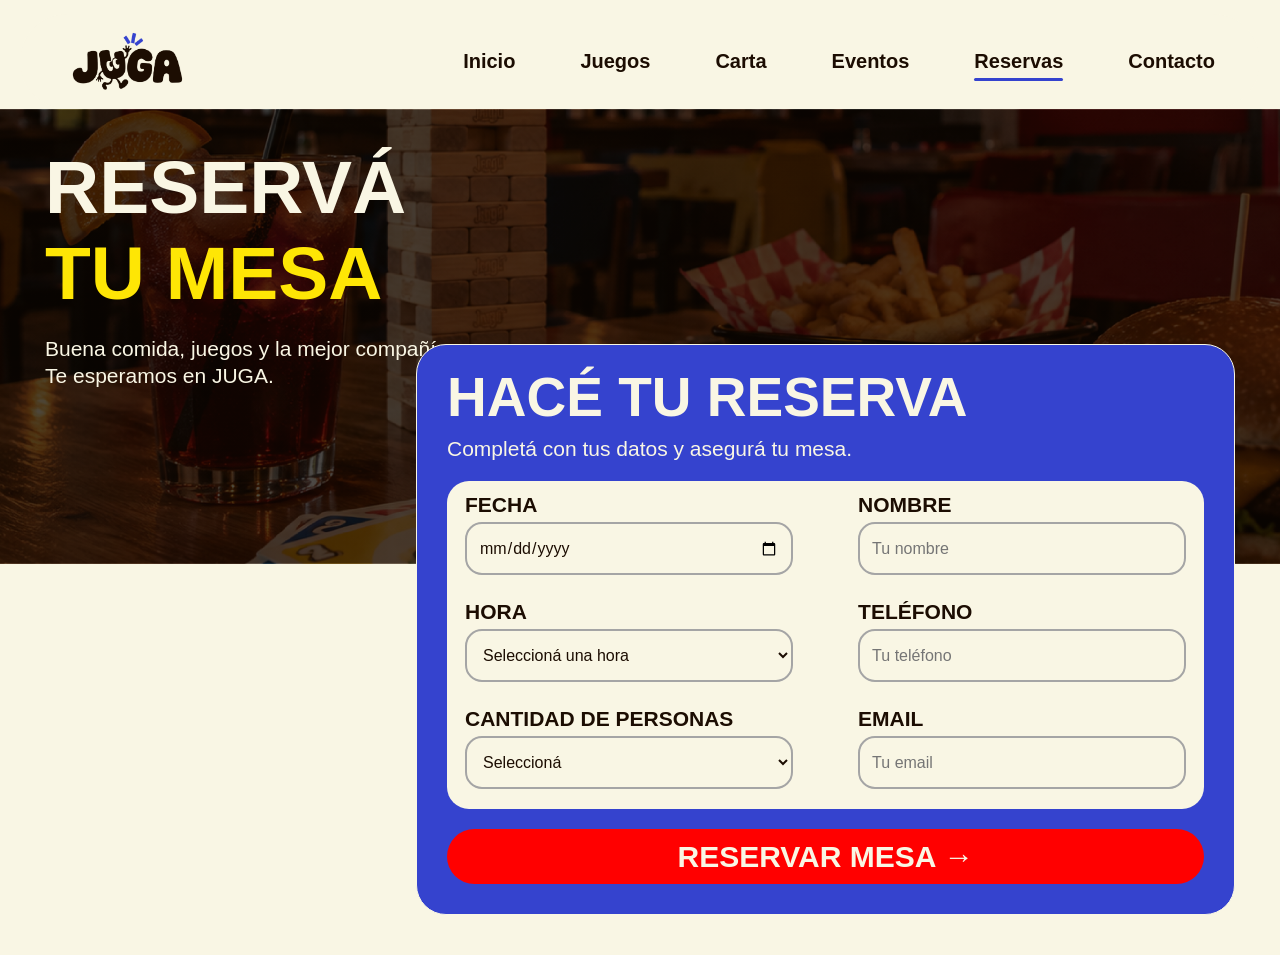
==== reservas.html @ 893b8553 "Add files via upload" ====
<!DOCTYPE html>
<html lang="es">
<head>
    <meta charset="UTF-8">
    <meta name="viewport" content="width=device-width, initial-scale=1.0">
    <title>JUGA - Reservas</title>
    <link rel="stylesheet" href="style.css">
</head>

<body class="sin-borde">

    <header>
        <div class="logo">
            <img src="img/logo_png.png" alt="Logo JUGA">
        </div>

        <input type="checkbox" id="menu-toggle" class="menu-toggle">

        <label for="menu-toggle" class="menu-icon">
            <span></span>
            <span></span>
            <span></span>
        </label>

        <nav>
            <a href="index.html">Inicio</a>
            <a href="juegos.html">Juegos</a>
            <a href="carta.html">Carta</a>
            <a href="eventos.html">Eventos</a>
            <a href="reservas.html" class="pagina-activa">Reservas</a>
            <a href="contacto.html">Contacto</a>
        </nav>
    </header>

    <main>

        <section class="portada-reservas">

            <div class="texto-portada-reservas">
                <h1>
                    RESERVÁ<br>
                    <span>TU MESA</span>
                </h1>

                <p>
                    Buena comida, juegos y la mejor compañía.<br>
                    Te esperamos en JUGA.
                </p>
            </div>

        </section>

        <section class="formulario-reservas">

            <h2>HACÉ TU RESERVA</h2>
            <p>Completá con tus datos y asegurá tu mesa.</p>

            <form>

                <div class="campos-reserva">

                    <div class="campo-reserva">
                        <label for="fecha">FECHA</label>
                        <input type="date" id="fecha" required>
                    </div>

                    <div class="campo-reserva">
                        <label for="nombre">NOMBRE</label>
                        <input type="text" id="nombre" placeholder="Tu nombre" required>
                    </div>

                    <div class="campo-reserva">
                        <label for="hora">HORA</label>
                        <select id="hora" required>
                            <option value="">Seleccioná una hora</option>
                            <option>19:00 hs</option>
                            <option>20:00 hs</option>
                            <option>21:00 hs</option>
                            <option>22:00 hs</option>
                        </select>
                    </div>

                    <div class="campo-reserva">
                        <label for="telefono">TELÉFONO</label>
                        <input type="tel" id="telefono" placeholder="Tu teléfono" required>
                    </div>

                    <div class="campo-reserva">
                        <label for="personas">CANTIDAD DE PERSONAS</label>
                        <select id="personas" required>
                            <option value="">Seleccioná</option>
                            <option>1 persona</option>
                            <option>2 personas</option>
                            <option>3 personas</option>
                            <option>4 personas</option>
                            <option>5 personas</option>
                            <option>6 personas</option>
                        </select>
                    </div>

                    <div class="campo-reserva">
                        <label for="email">EMAIL</label>
                        <input type="email" id="email" placeholder="Tu email" required>
                    </div>

                </div>

                <button type="submit" class="boton-reservar">
                    RESERVAR MESA →
                </button>

            </form>

        </section>

    </main>

</body>
</html>
---- style.css ----
:root {
    --azul: #3543CE;
    --rojo: #FF0000;
    --amarillo: #FEE605;
    --gris: #DDDDDD;
    --marron: #1C0D02;
    --crema: #F9F6E4;
}

body {
    background-color: var(--crema);
    color: var(--marron);
    font-family: Arial, sans-serif;
    margin: 0;
    padding: 0;
}

h1, h2, h3 {
    color: var(--marron);
    font-weight: bold;
}

p {
    color: var(--marron);
    font-size: 20px;
    line-height: 1.4;
}

/* MENU PRINCIPAL */

header {
    background-color: var(--crema);
    display: flex;
    justify-content: space-between;
    align-items: center;
    padding: 25px 50px;
    border: none;
    border-radius: 0;
    box-shadow: none;
}

/* LOGO */

.logo {
    color: var(--amarillo);
    font-size: 40px;
    font-weight: bold;
}

/* ENLACES DEL MENU */

nav {
    display: flex;
    gap: 30px;
}

nav a {
    color: var(--crema);
    text-decoration: none;
    font-size: 18px;
    font-weight: bold;
}

nav a:hover {
    color: var(--amarillo);
}

/* PORTADA PRINCIPAL */

.portada {
    min-height: 650px;
    background-color: var(--crema);
    display: flex;
    align-items: center;
    padding: 60px;
}

.texto-portada {
    max-width: 650px;
}

.texto-portada h1 {
    font-size: 70px;
    line-height: 1.1;
    color: var(--azul);
    margin-bottom: 25px;
}

.texto-portada p {
    font-size: 22px;
    color: var(--marron);
    margin-bottom: 35px;
}

.boton {
    display: inline-block;
    background-color: var(--rojo);
    color: var(--crema);
    padding: 18px 30px;
    text-decoration: none;
    font-weight: bold;
}

/* PORTADA JUGA */

.portada {
    min-height: 800px;
    position: relative;
    background-image:
        linear-gradient(rgba(28,13,2,0.55), rgba(28,13,2,0.55)),
        url("img/portada.png.png");
    background-size: cover;
    background-position: center;
    display: flex;
    align-items: center;
    padding: 70px;
    box-sizing: border-box;
}

.texto-portada {
    position: relative;
    z-index: 2;
    max-width: 650px;
}

.texto-portada h1 {
    color: var(--crema);
    font-size: 62px;
    line-height: 1.15;
    margin-bottom: 30px;
}

.texto-portada h1 span {
    color: var(--amarillo);
}

.texto-portada p {
    color: var(--crema);
    font-size: 20px;
    line-height: 1.3;
    margin-bottom: 40px;
}

.boton {
    display: inline-block;
    background-color: var(--rojo);
    color: white;
    padding: 20px 30px;
    border-radius: 40px;
    text-decoration: none;
    font-size: 25px;
    font-weight: bold;
}

.logo-portada {
    position: absolute;
    bottom: 35px;
    left: 50%;
    transform: translateX(-50%);
    color: var(--crema);
    font-size: 75px;
    font-weight: bold;
    -webkit-text-stroke: 2px var(--marron);
    z-index: 2;
}

/* CORRECCION DEL MENU */

header {
    background-color: var(--crema);
    height: 95px;
    padding: 0 45px;
    display: flex;
    align-items: center;
    justify-content: space-between;
    box-sizing: border-box;
    border: 1px solid var(--gris);
border-radius: 50px;
margin: 14px 20px 0;
}

.logo {
    color: var(--marron);
    font-size: 38px;
    font-weight: bold;
}

nav a {
    color: var(--marron);
    text-decoration: none;
    font-size: 20px;
    margin-left: 35px;
}

/* AJUSTE DE POSICION DE PORTADA */

.portada {
    align-items: flex-start;
    padding-top: 110px;
    min-height: calc(100vh - 95px);
    box-sizing: border-box;
}

.texto-portada {
    margin-top: 0;
}

/* AJUSTE FINAL DEL TITULO */

.texto-portada {
    transform: translateY(-55px);
}

.texto-portada h1 {
    font-size: 60px;
    line-height: 1.15;
}

/* TAMAÑO DEL LOGO SUPERIOR */

.logo img {
    width: 125px;
    height: auto;
    max-width: 125px;
    display: block;
    object-fit: contain;
}

.logo {
    display: flex;
    align-items: center;
}
/* LOGO GRANDE DE PORTADA */

.logo-portada img {
    width: 400px;
    height: auto;
    display: block;
    object-fit: contain;
    margin: 0 auto;
}
.portada {
    position: relative;
}

.logo-portada {
    position: absolute;
    bottom: 25px;
    left: 50%;
    transform: translateX(-50%);
    z-index: 3;
}

.logo-portada img {
    width: 400px;
    height: auto;
    display: block;
}

/* =================================
   SECCION JUEGOS
================================= */

.seccion-juegos {
    background-color: var(--crema);
}

/* BANNER PRINCIPAL */

.banner-juegos {
    min-height: 377px;
    position: relative;
    display: flex;
    align-items: center;
    padding: 45px 50px;
    box-sizing: border-box;

background-image:
    linear-gradient(rgba(28,13,2,0.55), rgba(28,13,2,0.55)),
    url("img/juegos_png.png");
    background-size: cover;
    background-position: center;
}

.texto-banner-juegos {
    position: relative;
    z-index: 2;
}

.texto-banner-juegos h2 {
    color: var(--crema);
    font-size: 65px;
    line-height: 1.15;
    margin: 0 0 35px;
    font-weight: 900;
    max-width: 520px;
}
.texto-banner-juegos h2 span {
    color: var(--amarillo);
}

.texto-banner-juegos p {
    color: white;
    font-size: 20px;
    line-height: 1.3;
    margin: 0;
}

/* CONTENIDO Y FILTROS */

.contenido-juegos {
    padding: 25px 45px 45px;
}

.filtros-juegos {
    display: flex;
    align-items: center;
    justify-content: space-between;
    gap: 15px;
    margin-bottom: 20px;
}

.filtros-juegos h3 {
    font-size: 23px;
    margin: 0;
    white-space: nowrap;
}

.filtro {
    background-color: var(--crema);
    border: 1px solid var(--gris);
    border-radius: 20px;
    padding: 8px 18px;
    font-size: 16px;
    color: var(--marron);
    cursor: pointer;
    white-space: nowrap;
}

.filtro.activo {
    background-color: var(--rojo);
    color: white;
    border-color: var(--rojo);
    font-weight: bold;
}

.filtro-dificultad {
    background-color: var(--crema);
    border: 1px solid var(--gris);
    border-radius: 20px;
    padding: 8px 15px;
    font-size: 16px;
    color: var(--marron);
    cursor: pointer;
}

/* GRILLA DE JUEGOS */

.grilla-juegos {
    display: grid;
    grid-template-columns: repeat(3, minmax(0, 1fr)) 1fr;
    gap: 40px 30px;
    align-items: stretch;
}

/* TARJETAS */

.tarjeta-juego {
    height: 158px;
    box-sizing: border-box;
    border: 4px solid;
    border-radius: 32px;
    padding: 16px 35px;
    display: flex;
    flex-direction: column;
    justify-content: flex-start;
}

.tarjeta-juego h3 {
    font-size: 29px;
    margin: 0 0 16px;
}

.tarjeta-juego p {
    font-size: 20px;
    line-height: 1.3;
    margin: 0;
}

/* COLORES DE LAS TARJETAS */

.truco {
    border-color: var(--amarillo);
}

.generala {
    border-color: var(--azul);
}

.teg {
    border-color: var(--rojo);
}

.uno {
    border-color: var(--rojo);
}

.burako {
    border-color: var(--amarillo);
}

.jenga {
    border-color: var(--azul);
}

/* RECOMENDACIONES */

.recomendaciones-juegos {
    grid-column: 4;
    grid-row: 1 / span 2;

    border: 4px solid var(--gris);
    border-radius: 35px;
    padding: 25px 15px;
    box-sizing: border-box;

    display: flex;
    flex-direction: column;
    align-items: center;
    justify-content: center;
    text-align: center;
}

.recomendaciones-juegos h3 {
    font-size: 32px;
    line-height: 1.1;
    margin: 0 0 25px;
}

.recomendaciones-juegos h3 span {
    color: var(--azul);
}

.recomendaciones-juegos p {
    font-size: 20px;
    line-height: 1.35;
    margin: 0 0 30px;
}

.boton-recomendaciones {
    display: inline-block;
    background-color: var(--azul);
    color: white;
    padding: 11px 15px;
    border-radius: 30px;
    text-decoration: none;
    font-size: 19px;
    font-weight: bold;
    white-space: nowrap;
}

/* ADAPTACION A PANTALLAS PEQUEÑAS */

@media (max-width: 900px) {
.grilla-juegos {
    display: grid;
    grid-template-columns: repeat(3, minmax(0, 1fr)) 1fr;
    column-gap: 30px;
    row-gap: 40px;
    align-items: stretch;
}
    .recomendaciones-juegos {
        grid-column: 1 / -1;
        grid-row: auto;
    }

    .filtros-juegos {
        flex-wrap: wrap;
    }
}

@media (max-width: 600px) {
    .banner-juegos {
        min-height: 350px;
        padding: 30px 25px;
    }

    .texto-banner-juegos h2 {
        font-size: 42px;
    }

    .asterisco-juegos {
        display: none;
    }

    .grilla-juegos {
        grid-template-columns: 1fr;
    }

    .contenido-juegos {
        padding: 25px 20px;
    }
}

/* =================================
   SECCIÓN CARTA - JUGA
================================= */

.seccion-carta {
    background-color: var(--crema);
    padding: 45px 48px 60px;
    display: grid;
    grid-template-columns: 1fr 1.2fr 1.2fr;
    grid-template-rows: 1fr 1fr;
    column-gap: 45px;
    row-gap: 30px;
    align-items: center;
    box-sizing: border-box;
}

/* PRESENTACIÓN */

.intro-carta {
    grid-column: 1;
    grid-row: 1;
    position: relative;
    align-self: start;
}

.intro-carta h2 {
    font-size: 65px;
    line-height: 1.18;
    font-weight: 900;
    margin: 0 0 15px;
    color: var(--marron);
}

.intro-carta h2 span {
    color: var(--azul);
}

.intro-carta p {
    font-size: 21px;
    line-height: 1.25;
    margin: 0;
    color: var(--marron);
}

.asterisco-carta {
    position: absolute;
    right: 0;
    top: 125px;
    font-size: 105px;
    color: var(--gris);
}

/* BLOQUES DE LA CARTA */

.bloque-carta {
    width: 100%;
    max-width: 450px;
    height: 342px;
    box-sizing: border-box;
    border-radius: 28px;
    padding: 8px;
    display: flex;
    flex-direction: column;
    overflow: hidden;
}

.bloque-carta h3 {
    font-size: 46px;
    line-height: 1;
    font-weight: 900;
    margin: 0 10px;
    height: 105px;
    flex-shrink: 0;
    padding-top: 3px;
    box-sizing: border-box;
    color: var(--marron);
}

/* COLORES */

.comida {
    grid-column: 2;
    grid-row: 1;
    justify-self: center;
    background-color: var(--amarillo);
}

.snacks {
    grid-column: 3;
    grid-row: 1;
    justify-self: center;
    background-color: var(--gris);
    border: 1px solid var(--amarillo);
    transform: translateX(-50px);
}

.bebidas {
    grid-column: 1 / 3;
    grid-row: 2;
    justify-self: center;
    background-color: var(--rojo);
}

.postres {
    grid-column: 2 / 4;
    grid-row: 2;
    justify-self: center;
    background-color: var(--azul);
}

/* LISTA DE PRODUCTOS */

.lista-carta {
    background-color: var(--crema);
    border-radius: 11px;
    padding: 7px 18px;
    margin-top: 0;
    flex: 1;
    min-height: 0;
    display: flex;
    flex-direction: column;
    justify-content: center;
    overflow: hidden;
}

.producto-carta {
    display: flex;
    justify-content: space-between;
    align-items: flex-start;
    gap: 12px;
    padding: 4px 0;
    border-bottom: 1px solid rgba(28, 13, 2, 0.20);
}

.producto-carta:last-child {
    border-bottom: none;
}

.producto-carta strong {
    display: block;
    font-size: 19px;
    line-height: 1.15;
    font-weight: bold;
    color: var(--marron);
}

.producto-carta p {
    font-size: 16px;
    line-height: 1.25;
    margin: 0;
    color: var(--marron);
}

.producto-carta span {
    font-size: 19px;
    white-space: nowrap;
    color: var(--marron);
    padding-top: 1px;
}
/* AJUSTE DE DISTRIBUCIÓN DE CARTA */

@media (min-width: 1101px) {
    .seccion-carta {
        grid-template-columns: 380px minmax(0, 1fr) minmax(0, 1fr);
        grid-template-rows: 1fr 1fr;
    }
}
/* TABLET */

@media (max-width: 1100px) {
    .seccion-carta {
        grid-template-columns: 1fr 1fr;
        grid-template-rows: auto;
        gap: 30px;
        padding: 35px 30px;
    }

    .intro-carta {
        grid-column: 1 / -1;
        grid-row: auto;
    }

    .comida,
    .snacks,
    .bebidas,
    .postres {
        grid-column: auto;
        grid-row: auto;
        justify-self: center;
        width: 100%;
    }

}

/* CELULAR */

@media (max-width: 600px) {
    .seccion-carta {
        grid-template-columns: 1fr;
        padding: 30px 20px;
        gap: 25px;
    }

    .intro-carta {
        grid-column: 1;
    }

    .intro-carta h2 {
        font-size: 48px;
    }

    .intro-carta p {
        font-size: 18px;
    }

    .asterisco-carta {
        font-size: 70px;
        right: 15px;
        top: 100px;
    }

    .bloque-carta {
        grid-column: 1;
        grid-row: auto;
        width: 100%;
        max-width: 450px;
        height: 342px;
    }

    .bloque-carta h3 {
        font-size: 38px;
    }
}

/* =====================================
   ADAPTACION RESPONSIVE - JUGA
===================================== */

/* MENU HAMBURGUESA */

.menu-toggle,
.menu-icon {
    display: none;
}

/* TABLET */

@media (max-width: 900px) {

    /* JUEGOS */

    .grilla-juegos {
        grid-template-columns: repeat(2, minmax(0, 1fr));
        gap: 25px;
    }

    .recomendaciones-juegos {
        grid-column: 1 / -1;
        grid-row: auto;
    }

    .filtros-juegos {
        flex-wrap: wrap;
        justify-content: flex-start;
        gap: 15px;
    }

    /* PORTADA */

    .portada {
        padding: 60px 35px;
    }

    /* CARTA */

    .seccion-carta {
        grid-template-columns: repeat(2, minmax(0, 1fr));
    }
}


/* =====================================
   CELULAR
===================================== */

@media (max-width: 600px) {

    /* MENU */

    header {
        width: calc(100% - 30px);
        height: 85px;
        margin: 12px auto;
        padding: 0 22px;
        border: none;
        border-radius: 50px;
        position: relative;
        z-index: 100;
    }

    .logo img {
        width: 105px;
    }

    .menu-toggle {
        display: block;
        position: absolute;
        opacity: 0;
        pointer-events: none;
    }

    .menu-icon {
        display: flex;
        flex-direction: column;
        justify-content: center;
        gap: 7px;
        cursor: pointer;
        width: 35px;
        height: 35px;
    }

    .menu-icon span {
        display: block;
        width: 32px;
        height: 4px;
        background-color: var(--marron);
        border-radius: 5px;
    }

    header {
    position: relative;
    z-index: 1000;
}

    header nav {
    display: none;
    position: absolute;
    top: 95px;
    left: 0;
    right: 0;
    background-color: var(--crema);
    border: none;
    border-radius: 0;
    padding: 20px;
    flex-direction: column;
    align-items: center;
    gap: 20px;
    box-shadow: none;
    width: 100%;
    box-sizing: border-box;
    z-index: 1001;
    border-radius: 0 0 20px 20px;
}

    .menu-toggle:checked ~ nav {
        display: flex;
    }

    header nav a {
        margin: 0;
        font-size: 18px;
    }


    /* PORTADA PRINCIPAL */

    .portada {
        min-height: 720px;
        height: auto;
        padding: 65px 28px 180px;
        align-items: flex-start;
        background-position: center;
    }

    .texto-portada {
        max-width: 100%;
        transform: none;
    }

    .texto-portada h1 {
        font-size: clamp(43px, 12vw, 55px);
        line-height: 1.12;
        margin-bottom: 22px;
    }

    .texto-portada p {
        font-size: 17px;
        line-height: 1.4;
        margin-bottom: 28px;
    }

    .boton {
        font-size: 18px;
        padding: 16px 22px;
    }

    .logo-portada {
        bottom: 20px;
    }

    .logo-portada img {
        width: 230px;
        max-width: 75vw;
    }


    /* SECCION JUEGOS */

    .banner-juegos {
        min-height: 330px;
        padding: 35px 25px;
        background-position: center;
    }

    .texto-banner-juegos h2 {
        font-size: 43px;
        line-height: 1.1;
        margin-bottom: 22px;
    }

    .texto-banner-juegos p {
        font-size: 16px;
        line-height: 1.4;
    }

    .contenido-juegos {
        padding: 25px 20px 35px;
    }

    .filtros-juegos {
        display: flex;
        flex-wrap: wrap;
        gap: 12px;
        margin-bottom: 25px;
    }

    .filtros-juegos h3 {
        width: 100%;
        font-size: 20px;
    }

    .filtro,
    .filtro-dificultad {
        font-size: 13px;
        padding: 9px 13px;
    }

    .grilla-juegos {
        grid-template-columns: 1fr;
        gap: 20px;
    }

    .tarjeta-juego {
        width: 100%;
        height: auto;
        min-height: 135px;
        padding: 20px 25px;
        border-radius: 27px;
    }

    .tarjeta-juego h3 {
        font-size: 25px;
        margin-bottom: 12px;
    }

    .tarjeta-juego p {
        font-size: 17px;
    }

    .recomendaciones-juegos {
        grid-column: 1;
        grid-row: auto;
        padding: 30px 20px;
        min-height: 300px;
    }

    .recomendaciones-juegos h3 {
        font-size: 27px;
    }

    .recomendaciones-juegos p {
        font-size: 17px;
    }

    .boton-recomendaciones {
        font-size: 15px;
        white-space: normal;
    }


    /* SECCION CARTA */

    .seccion-carta {
        display: grid;
        grid-template-columns: 1fr;
        padding: 35px 20px 45px;
        gap: 22px;
    }

    .intro-carta {
        grid-column: 1;
        grid-row: auto;
        margin-bottom: 5px;
    }

    .intro-carta h2 {
        font-size: 48px;
        line-height: 1.1;
    }

    .intro-carta p {
        font-size: 17px;
        line-height: 1.35;
    }

    .asterisco-carta {
        font-size: 65px;
        right: 10px;
        top: 85px;
    }

    .bloque-carta {
        grid-column: 1;
        grid-row: auto;
        width: 100%;
        max-width: none;
        height: auto;
        min-height: 270px;
        padding: 8px;
        border-radius: 25px;
        overflow: visible;
    }

    .bloque-carta h3 {
        font-size: 36px;
        height: 85px;
        padding-top: 5px;
        margin: 0 10px;
    }

    .lista-carta {
        flex: none;
        min-height: 0;
        padding: 12px 15px;
        overflow: visible;
    }

    .producto-carta {
        gap: 8px;
        padding: 7px 0;
    }

    .producto-carta strong {
        font-size: 16px;
    }

    .producto-carta p {
        font-size: 14px;
        line-height: 1.3;
    }

    .producto-carta span {
        font-size: 15px;
    }

}
@media (max-width: 600px) {

    header nav {
        display: none !important;
    }

    header .menu-toggle:checked ~ nav {
        display: flex !important;
    }

}


/* ============================= */
/*        PÁGINA EVENTOS         */
/* ============================= */

.presentacion-eventos {
    padding: 45px 45px 25px;
    display: flex;
    justify-content: space-between;
    align-items: flex-start;
    gap: 35px;
}

.titulo-eventos {
    flex: 1;
}

.titulo-eventos h1 {
    font-size: 65px;
    line-height: 1.18;
    font-weight: 900;
    color: var(--marron);
    margin: 0;
}

.titulo-eventos h1 span {
    color: var(--azul);
}

.texto-eventos {
    width: 350px;
    flex-shrink: 0;
    font-size: 21px;
    line-height: 1.25;
    margin-right: 260px;
    padding-top: 5px;
}

.texto-eventos p {
    margin: 0;
}

/* PRÓXIMOS EVENTOS */

.proximos-eventos {
    padding: 10px 45px 25px;
}

.proximos-eventos h2,
.mas-experiencias h2 {
    font-size: 34px;
    font-weight: 900;
    color: var(--marron);
    margin: 0 0 18px;
}

.contenedor-eventos {
    display: grid;
    grid-template-columns: repeat(3, 1fr);
    gap: 10px;
}

.tarjeta-evento {
    height: 220px;
    border-radius: 22px;
    padding: 6px;
    display: flex;
    overflow: hidden;
    box-sizing: border-box;
}

.torneo {
    background-color: var(--azul);
}

.tematica {
    background-color: var(--rojo);
}

.clasico {
    background-color: var(--amarillo);
}

.fecha-evento {
    width: 108px;
    flex-shrink: 0;
    color: var(--crema);
    display: flex;
    flex-direction: column;
    align-items: flex-start;
    justify-content: space-around;
    padding: 12px;
    box-sizing: border-box;
}

.clasico .fecha-evento {
    color: var(--marron);
}

.fecha-evento strong {
    font-size: 38px;
    line-height: 1;
}

.fecha-evento span {
    font-size: 29px;
    font-weight: 900;
    line-height: 1;
}

.fecha-evento small {
    font-size: 15px;
    font-weight: bold;
    border-top: 1px solid currentColor;
    width: 100%;
    text-align: center;
    padding-top: 10px;
}

.info-evento {
    background-color: var(--crema);
    border-radius: 20px;
    flex: 1;
    padding: 28px 14px 12px;
    display: flex;
    flex-direction: column;
    min-width: 0;
}

.etiqueta-evento {
    border: 1px solid currentColor;
    border-radius: 20px;
    padding: 5px 12px;
    font-size: 14px;
    font-weight: bold;
    align-self: flex-start;
}

.torneo .etiqueta-evento {
    color: var(--azul);
}

.tematica .etiqueta-evento {
    color: var(--rojo);
}

.clasico .etiqueta-evento {
    color: #B39B00;
}

.info-evento h3 {
    font-size: 22px;
    font-weight: 900;
    margin: 10px 0 14px;
    color: var(--marron);
}

.info-evento p {
    font-size: 14px;
    line-height: 1.25;
    margin: 0;
}

.datos-evento {
    display: flex;
    justify-content: space-between;
    gap: 8px;
    border-top: 1px solid var(--marron);
    padding-top: 8px;
    margin-top: auto;
    font-size: 14px;
}

/* MÁS EXPERIENCIAS */

.mas-experiencias {
    padding: 10px 45px 35px;
}

.contenedor-experiencias {
    display: grid;
    grid-template-columns: repeat(4, 1fr);
    gap: 13px;
}

.experiencia {
    background-color: var(--gris);
    border-radius: 24px;
    min-height: 145px;
    padding: 20px 15px;
    box-sizing: border-box;
    display: flex;
    align-items: center;
    gap: 12px;
}

.experiencia h3 {
    font-size: 19px;
    font-weight: 900;
    text-align: center;
    margin: 0 0 12px;
    color: var(--marron);
}

.experiencia p {
    font-size: 13px;
    line-height: 1.2;
    margin: 0;
    color: var(--marron);
}

.icono-experiencia {
    font-size: 42px;
    font-weight: bold;
    flex-shrink: 0;
}

.icono-experiencia.azul {
    color: var(--azul);
}

.icono-experiencia.rojo {
    color: var(--rojo);
}

.icono-experiencia.amarillo {
    color: var(--amarillo);
}

.flecha-experiencia {
    width: 46px;
    height: 46px;
    min-width: 46px;
    border: 1px solid var(--marron);
    border-radius: 50%;
    display: flex;
    align-items: center;
    justify-content: center;
    font-size: 25px;
    color: var(--marron);
    margin-left: auto;
}

/* ADAPTACIÓN A PANTALLAS MÁS CHICAS */

@media (max-width: 1100px) {
    .texto-eventos {
        margin-right: 40px;
    }

    .titulo-eventos h1 {
        font-size: 48px;
    }

    .contenedor-eventos {
        grid-template-columns: 1fr;
    }

    .contenedor-experiencias {
        grid-template-columns: repeat(2, 1fr);
    }
}

@media (max-width: 600px) {
    .presentacion-eventos {
        flex-direction: column;
        padding: 35px 20px 20px;
    }

    .titulo-eventos h1 {
        font-size: 36px;
    }

    .texto-eventos {
        width: 100%;
        margin: 0;
        font-size: 18px;
    }

    .proximos-eventos,
    .mas-experiencias {
        padding: 15px 20px;
    }

    .proximos-eventos h2,
    .mas-experiencias h2 {
        font-size: 26px;
    }

    .contenedor-experiencias {
        grid-template-columns: 1fr;
    }

    .tarjeta-evento {
        height: auto;
        min-height: 210px;
    }

    .fecha-evento {
        width: 85px;
    }

    .info-evento {
        padding: 20px 12px 12px;
    }

    .info-evento h3 {
        font-size: 17px;
    }

    .datos-evento {
        flex-wrap: wrap;
    }
}
/* PIE DE PÁGINA - EVENTOS */

.pie-eventos {
    background-color: var(--marron);
    color: var(--crema);
    border-radius: 40px;
    margin: 10px 15px 25px;
    padding: 20px 35px;
    display: flex;
    align-items: center;
    justify-content: space-between;
    gap: 25px;
    min-height: 70px;
    box-sizing: border-box;
}

.frase-pie {
    display: flex;
    align-items: center;
    gap: 25px;
    font-size: 20px;
}

.redes-pie {
    display: flex;
    align-items: center;
    gap: 25px;
    border-left: 1px solid var(--crema);
    border-right: 1px solid var(--crema);
    padding: 0 25px;
}

.redes-pie span {
    display: inline-flex;
    align-items: center;
    justify-content: center;
    color: var(--crema);
    font-size: 25px;
    font-weight: bold;
}

.ubicacion-pie {
    font-size: 18px;
    white-space: nowrap;
}
/* EVENTOS - ADAPTACIÓN MOBILE */
@media (max-width: 600px) {

    .intro-eventos {
        grid-template-columns: 1fr;
        gap: 15px;
        padding: 35px 25px;
    }

    .texto-eventos h1 {
        font-size: 42px;
        line-height: 1;
    }

    .descripcion-eventos {
        font-size: 20px;
        margin-top: 15px;
    }

    .asterisco-eventos {
        display: none;
    }

    .proximos-eventos {
        grid-template-columns: 1fr;
        gap: 18px;
        padding: 0 25px;
    }

    .tarjeta-evento {
        width: 100%;
    }

    .mas-experiencias {
        padding: 0 25px;
    }

    .contenedor-experiencias {
        grid-template-columns: 1fr;
        gap: 15px;
    }

    .experiencia {
        min-height: 125px;
    }

    .pie-eventos {
        flex-wrap: wrap;
        gap: 15px;
        padding: 18px;
    }

    .frase-pie {
        font-size: 13px;
        gap: 10px;
    }

    .redes-pie {
        gap: 15px;
        padding: 0 12px;
    }

    .ubicacion-pie {
        font-size: 13px;
    }
}

/* AJUSTE TÍTULO EVENTOS EN MOBILE */
@media (max-width: 600px) {
    .titulo-eventos h1 {
        font-size: 32px;
        line-height: 1.05;
    }

    .titulo-eventos h1 span {
        display: block;
        white-space: nowrap;
    }
}
@media (max-width: 600px) {
    .titulo-eventos h1 span:first-child {
        color: #1C0D02 !important;
    }

    .titulo-eventos h1 .azul-eventos {
        color: #3543CE !important;
    }
}

/* AJUSTE FOOTER EVENTOS EN MOBILE */
@media (max-width: 600px) {
  .pie-eventos {
    flex-wrap: wrap;
    justify-content: center;
    align-items: center;
    gap: 5px;
    padding: 12px 8px;
  }

  .frase-pie {
    font-size: 10px;
    gap: 4px;
    white-space: nowrap;
  }

  .redes-pie {
    gap: 8px;
    padding: 0 5px;
  }

  .redes-pie span {
    font-size: 16px;
  }

  .ubicacion-pie {
    font-size: 10px;
    white-space: nowrap;
  }
}


/* ==================================
   PÁGINA RESERVAS
================================== */

.portada-reservas {
    min-height: 455px;
    background-image: linear-gradient(rgba(0,0,0,0.45), rgba(0,0,0,0.45)), url("img/reservas_png.png");
    background-size: cover;
    background-position: center;
    position: relative;
    padding: 35px 45px;
    box-sizing: border-box;
}

.texto-portada-reservas h1 {
    color: var(--crema);
    font-size: 75px;
    font-weight: 900;
    line-height: 1.15;
    margin: 0;
}

.texto-portada-reservas h1 span {
    color: var(--amarillo);
}

.texto-portada-reservas p {
    color: var(--crema);
    font-size: 21px;
    line-height: 1.3;
    margin-top: 18px;
}

.formulario-reservas {
    background-color: var(--azul);
    border: 1px solid var(--crema);
    border-radius: 30px;
    padding: 20px 30px 30px;
    width: 64%;
    margin: -220px 3.5% 40px auto;
    position: relative;
    box-sizing: border-box;
}

.formulario-reservas h2 {
    color: var(--crema);
    font-size: 55px;
    margin: 0 0 5px;
    font-weight: 900;
}

.formulario-reservas > p {
    color: var(--crema);
    font-size: 21px;
    margin: 0 0 18px;
}

.campos-reserva {
    background-color: var(--crema);
    border-radius: 22px;
    padding: 12px 18px 20px;
    display: grid;
    grid-template-columns: 1fr 1fr;
    column-gap: 65px;
    row-gap: 25px;
}

.campo-reserva {
    display: flex;
    flex-direction: column;
    gap: 5px;
}

.campo-reserva label {
    color: var(--marron);
    font-size: 21px;
    font-weight: bold;
}

.campo-reserva input,
.campo-reserva select {
    width: 100%;
    height: 53px;
    border: 2px solid #A5A5A5;
    border-radius: 17px;
    background-color: var(--crema);
    padding: 0 12px;
    box-sizing: border-box;
    font-family: Arial, sans-serif;
    font-size: 16px;
    color: var(--marron);
}

.boton-reservar {
    width: 100%;
    height: 55px;
    margin-top: 20px;
    border: none;
    border-radius: 30px;
    background-color: var(--rojo);
    color: var(--crema);
    font-size: 30px;
    font-weight: 900;
    cursor: pointer;
}

/* QUITAR BORDE SOLO EN INICIO, JUEGOS Y RESERVAS */

.sin-borde header {
    border: none;
}

/* =================================
   PAGINA CONTACTO
================================= */

.pagina-contacto {
    background-color: var(--crema);
    padding: 30px 3%;
}

.contenido-contacto {
    display: grid;
    grid-template-columns: 1.15fr 1fr;
    gap: 50px;
    align-items: center;
    min-height: 700px;
}

.info-contacto h1 {
    font-size: 80px;
    line-height: 1;
    margin-bottom: 35px;
}

.info-contacto p {
    font-size: 21px;
    line-height: 1.3;
}

.formulario-contacto {
    background-color: var(--amarillo);
    border-radius: 30px;
    padding: 35px;
}

.formulario-contacto h2 {
    font-size: 48px;
    margin-bottom: 10px;
}

.formulario-contacto p {
    margin-bottom: 35px;
}

.formulario-contacto form {
    display: flex;
    flex-direction: column;
    gap: 25px;
}

.formulario-contacto input,
.formulario-contacto select,
.formulario-contacto textarea {
    width: 100%;
    box-sizing: border-box;
    padding: 15px 20px;
    border: 2px solid #999;
    border-radius: 16px;
    background-color: var(--crema);
    font-family: Arial, sans-serif;
    font-size: 16px;
    color: var(--marron);
}

.formulario-contacto textarea {
    min-height: 120px;
    resize: vertical;
}

.formulario-contacto button {
    width: 100%;
    padding: 14px;
    border: none;
    border-radius: 30px;
    background-color: var(--rojo);
    color: var(--crema);
    font-size: 25px;
    font-weight: 900;
    cursor: pointer;
}

.footer-contacto {
    background-color: var(--marron);
    color: var(--crema);
    border-radius: 40px;
    padding: 25px 35px;
    display: flex;
    justify-content: space-between;
    align-items: center;
}

/* DATOS DE CONTACTO */

.datos-contacto {
    display: flex;
    flex-direction: column;
    gap: 18px;
    margin-top: 80px;
    max-width: 530px;
}

.dato-contacto {
    display: flex;
    align-items: center;
    gap: 30px;
    padding-bottom: 12px;
    border-bottom: 1px solid #8b8175;
}

.dato-contacto:last-child {
    border-bottom: none;
}

.icono-contacto {
    width: 66px;
    height: 66px;
    min-width: 66px;
    display: flex;
    align-items: center;
    justify-content: center;
    border-radius: 15px;
    font-size: 30px;
    color: var(--marron);
}

.icono-contacto.amarillo {
    background-color: var(--amarillo);
}

.icono-contacto.rojo {
    background-color: var(--rojo);
}

.icono-contacto.azul {
    background-color: var(--azul);
}

.dato-contacto h3 {
    font-size: 21px;
    margin: 0 0 8px;
}

.dato-contacto p {
    font-size: 16px;
    margin: 0;
}

/* ICONOS DE REDES SOCIALES - CONTACTO */

.iconos-redes {
    display: flex;
    align-items: center;
    gap: 22px;
}

.iconos-redes i {
    font-size: 23px;
    color: var(--crema);
}

.separador-redes {
    margin: 0 12px;
}

/* ALINEACIÓN DEL FOOTER DE CONTACTO */

.redes-contacto {
    display: flex;
    flex-direction: row;
    align-items: center;
    justify-content: flex-end;
    gap: 18px;
    flex-wrap: nowrap;
    white-space: nowrap;
}

.iconos-redes {
    display: flex;
    align-items: center;
    gap: 22px;
}

.separador-redes {
    margin: 0 4px;
}

/* SEPARACIÓN ENTRE FORMULARIO Y FOOTER */
.footer-contacto {
    margin-top: 25px;
}

/* CONTACTO - VERSION MOBILE */

@media (max-width: 600px) {

    .pagina-contacto {
        padding: 25px 20px;
    }

    .contenido-contacto {
        display: grid;
        grid-template-columns: 1fr;
        gap: 35px;
        min-height: auto;
        width: 100%;
        min-width: 0;
    }

    .info-contacto h1 {
        font-size: 42px;
    }

    .formulario-contacto {
    width: 100%;
    box-sizing: border-box;
    min-width: 0;
}

    .footer-contacto {
        flex-wrap: wrap;
        gap: 15px;
    }

}

/* Pestaña activa del menú */
nav a.pagina-activa {
    position: relative;
}

nav a.pagina-activa::after {
    content: "";
    position: absolute;
    left: 0;
    right: 0;
    bottom: -8px;
    height: 3px;
    background-color: var(--azul);
    border-radius: 2px;
}

/* VIDEO DE PORTADA */
.portada {
    position: relative;
    overflow: hidden;
    isolation: isolate;
}

.video-portada {
    position: absolute;
    top: 0;
    left: 0;
    width: 100%;
    height: 100%;
    object-fit: cover;
    z-index: -1;
}
.portada::before {
    content: "";
    position: absolute;
    inset: 0;
    background: rgba(28, 13, 2, 0.45);
    z-index: -1;
}
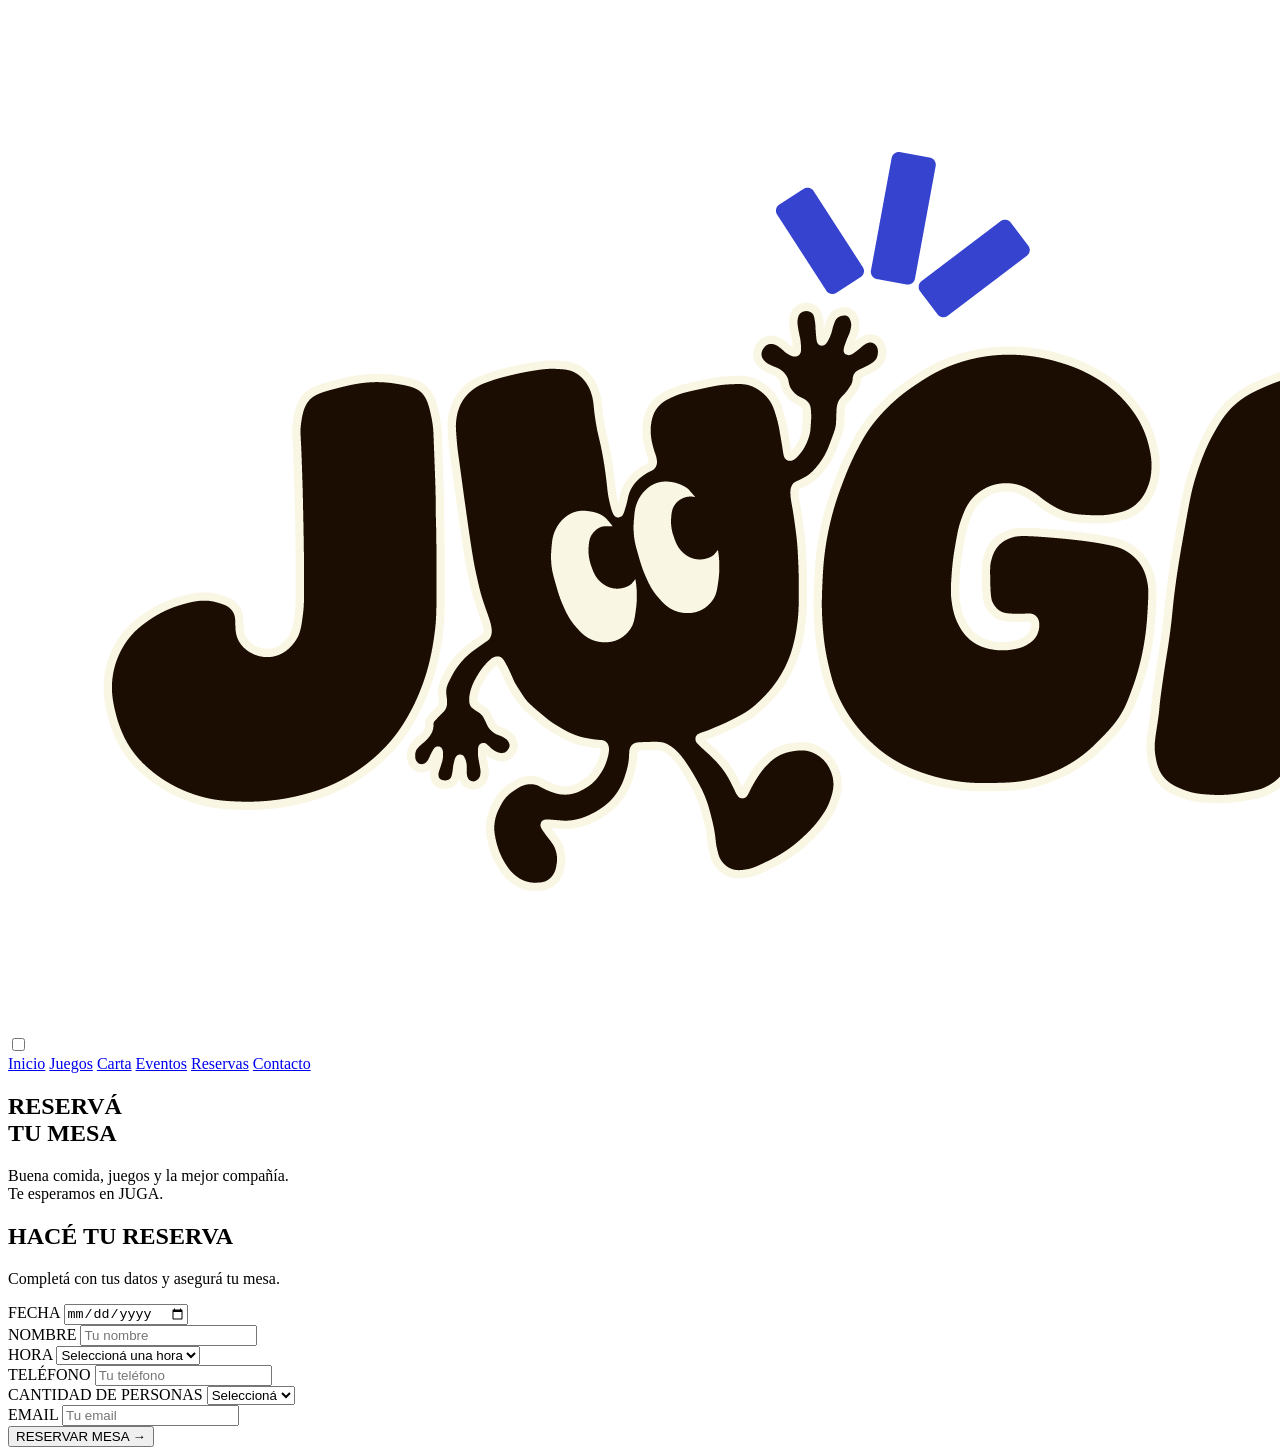
==== commit 9d33997d: "Update reservas.html" ====
--- a/reservas.html
+++ b/reservas.html
@@ -5,7 +5,7 @@
     <meta charset="UTF-8">
     <meta name="viewport" content="width=device-width, initial-scale=1.0">
     <title>JUGA - Reservas</title>
-    <link rel="stylesheet" href="style.css">
+    <link rel="stylesheet" href="estilo.css">
 </head>
 
 <body class="sin-borde">
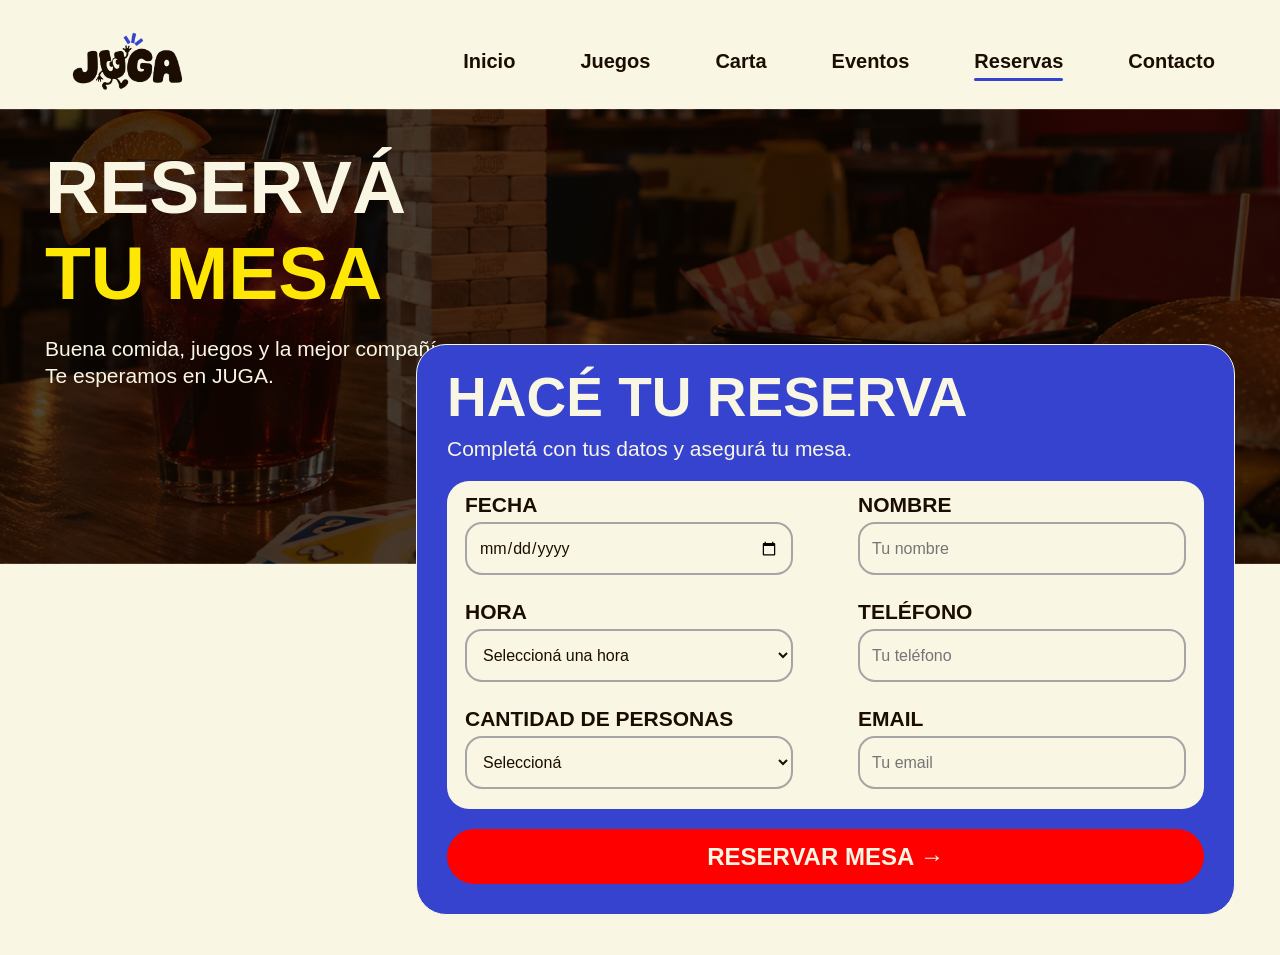
==== commit 7000d8c6: "Update reservas.html" ====
--- a/reservas.html
+++ b/reservas.html
@@ -5,7 +5,7 @@
     <meta charset="UTF-8">
     <meta name="viewport" content="width=device-width, initial-scale=1.0">
     <title>JUGA - Reservas</title>
-    <link rel="stylesheet" href="estilo.css">
+    <link rel="stylesheet" href="style.css">
 </head>
 
 <body class="sin-borde">
--- a/style.css
+++ b/style.css
@@ -0,0 +1,1973 @@
+
+:root {
+    --azul: #3543CE;
+    --rojo: #FF0000;
+    --amarillo: #FEE605;
+    --gris: #DDDDDD;
+    --marron: #1C0D02;
+    --crema: #F9F6E4;
+}
+
+body {
+    background-color: var(--crema);
+    color: var(--marron);
+    font-family: Arial, sans-serif;
+    margin: 0;
+    padding: 0;
+}
+
+h1, h2, h3 {
+    color: var(--marron);
+    font-weight: bold;
+}
+
+p {
+    color: var(--marron);
+    font-size: 20px;
+    line-height: 1.4;
+}
+
+/* MENU PRINCIPAL */
+
+header {
+    background-color: var(--crema);
+    display: flex;
+    justify-content: space-between;
+    align-items: center;
+    padding: 25px 50px;
+    border: none;
+    border-radius: 0;
+    box-shadow: none;
+}
+
+/* LOGO */
+
+.logo {
+    color: var(--amarillo);
+    font-size: 40px;
+    font-weight: bold;
+}
+
+/* ENLACES DEL MENU */
+
+nav {
+    display: flex;
+    gap: 30px;
+}
+
+nav a {
+    color: var(--crema);
+    text-decoration: none;
+    font-size: 18px;
+    font-weight: bold;
+}
+
+nav a:hover {
+    color: var(--amarillo);
+}
+
+/* PORTADA PRINCIPAL */
+
+.portada {
+    min-height: 650px;
+    background-color: var(--crema);
+    display: flex;
+    align-items: center;
+    padding: 60px;
+}
+
+.texto-portada {
+    max-width: 650px;
+}
+
+.texto-portada h1 {
+    font-size: 70px;
+    line-height: 1.1;
+    color: var(--azul);
+    margin-bottom: 25px;
+}
+
+.texto-portada p {
+    font-size: 22px;
+    color: var(--marron);
+    margin-bottom: 35px;
+}
+
+.boton {
+    display: inline-block;
+    background-color: var(--rojo);
+    color: var(--crema);
+    padding: 18px 30px;
+    text-decoration: none;
+    font-weight: bold;
+}
+
+/* PORTADA JUGA */
+
+.portada {
+    min-height: 800px;
+    position: relative;
+    background-image:
+        linear-gradient(rgba(28,13,2,0.55), rgba(28,13,2,0.55)),
+        url("img/portada.png.png");
+    background-size: cover;
+    background-position: center;
+    display: flex;
+    align-items: center;
+    padding: 70px;
+    box-sizing: border-box;
+}
+
+.texto-portada {
+    position: relative;
+    z-index: 2;
+    max-width: 650px;
+}
+
+.texto-portada h1 {
+    color: var(--crema);
+    font-size: 62px;
+    line-height: 1.15;
+    margin-bottom: 30px;
+}
+
+.texto-portada h1 span {
+    color: var(--amarillo);
+}
+
+.texto-portada p {
+    color: var(--crema);
+    font-size: 20px;
+    line-height: 1.3;
+    margin-bottom: 40px;
+}
+
+.boton {
+    display: inline-block;
+    background-color: var(--rojo);
+    color: white;
+    padding: 20px 30px;
+    border-radius: 40px;
+    text-decoration: none;
+    font-size: 25px;
+    font-weight: bold;
+}
+
+.logo-portada {
+    position: absolute;
+    bottom: 35px;
+    left: 50%;
+    transform: translateX(-50%);
+    color: var(--crema);
+    font-size: 75px;
+    font-weight: bold;
+    -webkit-text-stroke: 2px var(--marron);
+    z-index: 2;
+}
+
+/* CORRECCION DEL MENU */
+
+header {
+    background-color: var(--crema);
+    height: 95px;
+    padding: 0 45px;
+    display: flex;
+    align-items: center;
+    justify-content: space-between;
+    box-sizing: border-box;
+    border: 1px solid var(--gris);
+border-radius: 50px;
+margin: 14px 20px 0;
+}
+
+.logo {
+    color: var(--marron);
+    font-size: 38px;
+    font-weight: bold;
+}
+
+nav a {
+    color: var(--marron);
+    text-decoration: none;
+    font-size: 20px;
+    margin-left: 35px;
+}
+
+/* AJUSTE DE POSICION DE PORTADA */
+
+.portada {
+    align-items: flex-start;
+    padding-top: 110px;
+    min-height: calc(100vh - 95px);
+    box-sizing: border-box;
+}
+
+.texto-portada {
+    margin-top: 0;
+}
+
+/* AJUSTE FINAL DEL TITULO */
+
+.texto-portada {
+    transform: translateY(-55px);
+}
+
+.texto-portada h1 {
+    font-size: 60px;
+    line-height: 1.15;
+}
+
+/* TAMAÑO DEL LOGO SUPERIOR */
+
+.logo img {
+    width: 125px;
+    height: auto;
+    max-width: 125px;
+    display: block;
+    object-fit: contain;
+}
+
+.logo {
+    display: flex;
+    align-items: center;
+}
+/* LOGO GRANDE DE PORTADA */
+
+.logo-portada img {
+    width: 400px;
+    height: auto;
+    display: block;
+    object-fit: contain;
+    margin: 0 auto;
+}
+.portada {
+    position: relative;
+}
+
+.logo-portada {
+    position: absolute;
+    bottom: 25px;
+    left: 50%;
+    transform: translateX(-50%);
+    z-index: 3;
+}
+
+.logo-portada img {
+    width: 400px;
+    height: auto;
+    display: block;
+}
+
+/* =================================
+   SECCION JUEGOS
+================================= */
+
+.seccion-juegos {
+    background-color: var(--crema);
+}
+
+/* BANNER PRINCIPAL */
+
+.banner-juegos {
+    min-height: 377px;
+    position: relative;
+    display: flex;
+    align-items: center;
+    padding: 45px 50px;
+    box-sizing: border-box;
+
+background-image:
+    linear-gradient(rgba(28,13,2,0.55), rgba(28,13,2,0.55)),
+    url("img/juegos_png.png");
+    background-size: cover;
+    background-position: center;
+}
+
+.texto-banner-juegos {
+    position: relative;
+    z-index: 2;
+}
+
+.texto-banner-juegos h2 {
+    color: var(--crema);
+    font-size: 65px;
+    line-height: 1.15;
+    margin: 0 0 35px;
+    font-weight: 900;
+    max-width: 520px;
+}
+.texto-banner-juegos h2 span {
+    color: var(--amarillo);
+}
+
+.texto-banner-juegos p {
+    color: white;
+    font-size: 20px;
+    line-height: 1.3;
+    margin: 0;
+}
+
+/* CONTENIDO Y FILTROS */
+
+.contenido-juegos {
+    padding: 25px 45px 45px;
+}
+
+.filtros-juegos {
+    display: flex;
+    align-items: center;
+    justify-content: space-between;
+    gap: 15px;
+    margin-bottom: 20px;
+}
+
+.filtros-juegos h3 {
+    font-size: 23px;
+    margin: 0;
+    white-space: nowrap;
+}
+
+.filtro {
+    background-color: var(--crema);
+    border: 1px solid var(--gris);
+    border-radius: 20px;
+    padding: 8px 18px;
+    font-size: 16px;
+    color: var(--marron);
+    cursor: pointer;
+    white-space: nowrap;
+}
+
+.filtro.activo {
+    background-color: var(--rojo);
+    color: white;
+    border-color: var(--rojo);
+    font-weight: bold;
+}
+
+.filtro-dificultad {
+    background-color: var(--crema);
+    border: 1px solid var(--gris);
+    border-radius: 20px;
+    padding: 8px 15px;
+    font-size: 16px;
+    color: var(--marron);
+    cursor: pointer;
+}
+
+/* GRILLA DE JUEGOS */
+
+.grilla-juegos {
+    display: grid;
+    grid-template-columns: repeat(3, minmax(0, 1fr)) 1fr;
+    gap: 40px 30px;
+    align-items: stretch;
+}
+
+/* TARJETAS */
+
+.tarjeta-juego {
+    height: 158px;
+    box-sizing: border-box;
+    border: 4px solid;
+    border-radius: 32px;
+    padding: 16px 35px;
+    display: flex;
+    flex-direction: column;
+    justify-content: flex-start;
+}
+
+.tarjeta-juego h3 {
+    font-size: 29px;
+    margin: 0 0 16px;
+}
+
+.tarjeta-juego p {
+    font-size: 20px;
+    line-height: 1.3;
+    margin: 0;
+}
+
+/* COLORES DE LAS TARJETAS */
+
+.truco {
+    border-color: var(--amarillo);
+}
+
+.generala {
+    border-color: var(--azul);
+}
+
+.teg {
+    border-color: var(--rojo);
+}
+
+.uno {
+    border-color: var(--rojo);
+}
+
+.burako {
+    border-color: var(--amarillo);
+}
+
+.jenga {
+    border-color: var(--azul);
+}
+
+/* RECOMENDACIONES */
+
+.recomendaciones-juegos {
+    grid-column: 4;
+    grid-row: 1 / span 2;
+
+    border: 4px solid var(--gris);
+    border-radius: 35px;
+    padding: 25px 15px;
+    box-sizing: border-box;
+
+    display: flex;
+    flex-direction: column;
+    align-items: center;
+    justify-content: center;
+    text-align: center;
+}
+
+.recomendaciones-juegos h3 {
+    font-size: 32px;
+    line-height: 1.1;
+    margin: 0 0 25px;
+}
+
+.recomendaciones-juegos h3 span {
+    color: var(--azul);
+}
+
+.recomendaciones-juegos p {
+    font-size: 20px;
+    line-height: 1.35;
+    margin: 0 0 30px;
+}
+
+.boton-recomendaciones {
+    display: inline-block;
+    background-color: var(--azul);
+    color: white;
+    padding: 11px 15px;
+    border-radius: 30px;
+    text-decoration: none;
+    font-size: 19px;
+    font-weight: bold;
+    white-space: nowrap;
+}
+
+/* ADAPTACION A PANTALLAS PEQUEÑAS */
+
+@media (max-width: 900px) {
+.grilla-juegos {
+    display: grid;
+    grid-template-columns: repeat(3, minmax(0, 1fr)) 1fr;
+    column-gap: 30px;
+    row-gap: 40px;
+    align-items: stretch;
+}
+    .recomendaciones-juegos {
+        grid-column: 1 / -1;
+        grid-row: auto;
+    }
+
+    .filtros-juegos {
+        flex-wrap: wrap;
+    }
+}
+
+@media (max-width: 600px) {
+    .banner-juegos {
+        min-height: 350px;
+        padding: 30px 25px;
+    }
+
+    .texto-banner-juegos h2 {
+        font-size: 42px;
+    }
+
+    .asterisco-juegos {
+        display: none;
+    }
+
+    .grilla-juegos {
+        grid-template-columns: 1fr;
+    }
+
+    .contenido-juegos {
+        padding: 25px 20px;
+    }
+}
+
+/* =================================
+   SECCIÓN CARTA - JUGA
+================================= */
+
+.seccion-carta {
+    background-color: var(--crema);
+    padding: 45px 48px 60px;
+    display: grid;
+    grid-template-columns: 1fr 1.2fr 1.2fr;
+    grid-template-rows: 1fr 1fr;
+    column-gap: 45px;
+    row-gap: 30px;
+    align-items: center;
+    box-sizing: border-box;
+}
+
+/* PRESENTACIÓN */
+
+.intro-carta {
+    grid-column: 1;
+    grid-row: 1;
+    position: relative;
+    align-self: start;
+}
+
+.intro-carta h2 {
+    font-size: 65px;
+    line-height: 1.18;
+    font-weight: 900;
+    margin: 0 0 15px;
+    color: var(--marron);
+}
+
+.intro-carta h2 span {
+    color: var(--azul);
+}
+
+.intro-carta p {
+    font-size: 21px;
+    line-height: 1.25;
+    margin: 0;
+    color: var(--marron);
+}
+
+.asterisco-carta {
+    position: absolute;
+    right: 0;
+    top: 125px;
+    font-size: 105px;
+    color: var(--gris);
+}
+
+/* BLOQUES DE LA CARTA */
+
+.bloque-carta {
+    width: 100%;
+    max-width: 450px;
+    height: 342px;
+    box-sizing: border-box;
+    border-radius: 28px;
+    padding: 8px;
+    display: flex;
+    flex-direction: column;
+    overflow: hidden;
+}
+
+.bloque-carta h3 {
+    font-size: 46px;
+    line-height: 1;
+    font-weight: 900;
+    margin: 0 10px;
+    height: 105px;
+    flex-shrink: 0;
+    padding-top: 3px;
+    box-sizing: border-box;
+    color: var(--marron);
+}
+
+/* COLORES */
+
+.comida {
+    grid-column: 2;
+    grid-row: 1;
+    justify-self: center;
+    background-color: var(--amarillo);
+}
+
+.snacks {
+    grid-column: 3;
+    grid-row: 1;
+    justify-self: center;
+    background-color: var(--gris);
+    border: 1px solid var(--amarillo);
+    transform: translateX(-50px);
+}
+
+.bebidas {
+    grid-column: 1 / 3;
+    grid-row: 2;
+    justify-self: center;
+    background-color: var(--rojo);
+}
+
+.postres {
+    grid-column: 2 / 4;
+    grid-row: 2;
+    justify-self: center;
+    background-color: var(--azul);
+}
+
+/* LISTA DE PRODUCTOS */
+
+.lista-carta {
+    background-color: var(--crema);
+    border-radius: 11px;
+    padding: 7px 18px;
+    margin-top: 0;
+    flex: 1;
+    min-height: 0;
+    display: flex;
+    flex-direction: column;
+    justify-content: center;
+    overflow: hidden;
+}
+
+.producto-carta {
+    display: flex;
+    justify-content: space-between;
+    align-items: flex-start;
+    gap: 12px;
+    padding: 4px 0;
+    border-bottom: 1px solid rgba(28, 13, 2, 0.20);
+}
+
+.producto-carta:last-child {
+    border-bottom: none;
+}
+
+.producto-carta strong {
+    display: block;
+    font-size: 19px;
+    line-height: 1.15;
+    font-weight: bold;
+    color: var(--marron);
+}
+
+.producto-carta p {
+    font-size: 16px;
+    line-height: 1.25;
+    margin: 0;
+    color: var(--marron);
+}
+
+.producto-carta span {
+    font-size: 19px;
+    white-space: nowrap;
+    color: var(--marron);
+    padding-top: 1px;
+}
+/* AJUSTE DE DISTRIBUCIÓN DE CARTA */
+
+@media (min-width: 1101px) {
+    .seccion-carta {
+        grid-template-columns: 380px minmax(0, 1fr) minmax(0, 1fr);
+        grid-template-rows: 1fr 1fr;
+    }
+}
+/* TABLET */
+
+@media (max-width: 1100px) {
+    .seccion-carta {
+        grid-template-columns: 1fr 1fr;
+        grid-template-rows: auto;
+        gap: 30px;
+        padding: 35px 30px;
+    }
+
+    .intro-carta {
+        grid-column: 1 / -1;
+        grid-row: auto;
+    }
+
+    .comida,
+    .snacks,
+    .bebidas,
+    .postres {
+        grid-column: auto;
+        grid-row: auto;
+        justify-self: center;
+        width: 100%;
+    }
+
+}
+
+/* CELULAR */
+
+@media (max-width: 600px) {
+    .seccion-carta {
+        grid-template-columns: 1fr;
+        padding: 30px 20px;
+        gap: 25px;
+    }
+
+    .intro-carta {
+        grid-column: 1;
+    }
+
+    .intro-carta h2 {
+        font-size: 48px;
+    }
+
+    .intro-carta p {
+        font-size: 18px;
+    }
+
+    .asterisco-carta {
+        font-size: 70px;
+        right: 15px;
+        top: 100px;
+    }
+
+    .bloque-carta {
+        grid-column: 1;
+        grid-row: auto;
+        width: 100%;
+        max-width: 450px;
+        height: 342px;
+    }
+
+    .bloque-carta h3 {
+        font-size: 38px;
+    }
+}
+
+/* =====================================
+   ADAPTACION RESPONSIVE - JUGA
+===================================== */
+
+/* MENU HAMBURGUESA */
+
+.menu-toggle,
+.menu-icon {
+    display: none;
+}
+
+/* TABLET */
+
+@media (max-width: 900px) {
+
+    /* JUEGOS */
+
+    .grilla-juegos {
+        grid-template-columns: repeat(2, minmax(0, 1fr));
+        gap: 25px;
+    }
+
+    .recomendaciones-juegos {
+        grid-column: 1 / -1;
+        grid-row: auto;
+    }
+
+    .filtros-juegos {
+        flex-wrap: wrap;
+        justify-content: flex-start;
+        gap: 15px;
+    }
+
+    /* PORTADA */
+
+    .portada {
+        padding: 60px 35px;
+    }
+
+    /* CARTA */
+
+    .seccion-carta {
+        grid-template-columns: repeat(2, minmax(0, 1fr));
+    }
+}
+
+
+/* =====================================
+   CELULAR
+===================================== */
+
+@media (max-width: 600px) {
+
+    /* MENU */
+
+    header {
+        width: calc(100% - 30px);
+        height: 85px;
+        margin: 12px auto;
+        padding: 0 22px;
+        border: none;
+        border-radius: 50px;
+        position: relative;
+        z-index: 100;
+    }
+
+    .logo img {
+        width: 105px;
+    }
+
+    .menu-toggle {
+        display: block;
+        position: absolute;
+        opacity: 0;
+        pointer-events: none;
+    }
+
+    .menu-icon {
+        display: flex;
+        flex-direction: column;
+        justify-content: center;
+        gap: 7px;
+        cursor: pointer;
+        width: 35px;
+        height: 35px;
+    }
+
+    .menu-icon span {
+        display: block;
+        width: 32px;
+        height: 4px;
+        background-color: var(--marron);
+        border-radius: 5px;
+    }
+
+    header {
+    position: relative;
+    z-index: 1000;
+}
+
+    header nav {
+    display: none;
+    position: absolute;
+    top: 95px;
+    left: 0;
+    right: 0;
+    background-color: var(--crema);
+    border: none;
+    border-radius: 0;
+    padding: 20px;
+    flex-direction: column;
+    align-items: center;
+    gap: 20px;
+    box-shadow: none;
+    width: 100%;
+    box-sizing: border-box;
+    z-index: 1001;
+    border-radius: 0 0 20px 20px;
+}
+
+    .menu-toggle:checked ~ nav {
+        display: flex;
+    }
+
+    header nav a {
+        margin: 0;
+        font-size: 18px;
+    }
+
+
+    /* PORTADA PRINCIPAL */
+
+    .portada {
+        min-height: 720px;
+        height: auto;
+        padding: 65px 28px 180px;
+        align-items: flex-start;
+        background-position: center;
+    }
+
+    .texto-portada {
+        max-width: 100%;
+        transform: none;
+    }
+
+    .texto-portada h1 {
+        font-size: clamp(43px, 12vw, 55px);
+        line-height: 1.12;
+        margin-bottom: 22px;
+    }
+
+    .texto-portada p {
+        font-size: 17px;
+        line-height: 1.4;
+        margin-bottom: 28px;
+    }
+
+    .boton {
+        font-size: 18px;
+        padding: 16px 22px;
+    }
+
+    .logo-portada {
+        bottom: 20px;
+    }
+
+    .logo-portada img {
+        width: 230px;
+        max-width: 75vw;
+    }
+
+
+    /* SECCION JUEGOS */
+
+    .banner-juegos {
+        min-height: 330px;
+        padding: 35px 25px;
+        background-position: center;
+    }
+
+    .texto-banner-juegos h2 {
+        font-size: 43px;
+        line-height: 1.1;
+        margin-bottom: 22px;
+    }
+
+    .texto-banner-juegos p {
+        font-size: 16px;
+        line-height: 1.4;
+    }
+
+    .contenido-juegos {
+        padding: 25px 20px 35px;
+    }
+
+    .filtros-juegos {
+        display: flex;
+        flex-wrap: wrap;
+        gap: 12px;
+        margin-bottom: 25px;
+    }
+
+    .filtros-juegos h3 {
+        width: 100%;
+        font-size: 20px;
+    }
+
+    .filtro,
+    .filtro-dificultad {
+        font-size: 13px;
+        padding: 9px 13px;
+    }
+
+    .grilla-juegos {
+        grid-template-columns: 1fr;
+        gap: 20px;
+    }
+
+    .tarjeta-juego {
+        width: 100%;
+        height: auto;
+        min-height: 135px;
+        padding: 20px 25px;
+        border-radius: 27px;
+    }
+
+    .tarjeta-juego h3 {
+        font-size: 25px;
+        margin-bottom: 12px;
+    }
+
+    .tarjeta-juego p {
+        font-size: 17px;
+    }
+
+    .recomendaciones-juegos {
+        grid-column: 1;
+        grid-row: auto;
+        padding: 30px 20px;
+        min-height: 300px;
+    }
+
+    .recomendaciones-juegos h3 {
+        font-size: 27px;
+    }
+
+    .recomendaciones-juegos p {
+        font-size: 17px;
+    }
+
+    .boton-recomendaciones {
+        font-size: 15px;
+        white-space: normal;
+    }
+
+
+    /* SECCION CARTA */
+
+    .seccion-carta {
+        display: grid;
+        grid-template-columns: 1fr;
+        padding: 35px 20px 45px;
+        gap: 22px;
+    }
+
+    .intro-carta {
+        grid-column: 1;
+        grid-row: auto;
+        margin-bottom: 5px;
+    }
+
+    .intro-carta h2 {
+        font-size: 48px;
+        line-height: 1.1;
+    }
+
+    .intro-carta p {
+        font-size: 17px;
+        line-height: 1.35;
+    }
+
+    .asterisco-carta {
+        font-size: 65px;
+        right: 10px;
+        top: 85px;
+    }
+
+    .bloque-carta {
+        grid-column: 1;
+        grid-row: auto;
+        width: 100%;
+        max-width: none;
+        height: auto;
+        min-height: 270px;
+        padding: 8px;
+        border-radius: 25px;
+        overflow: visible;
+    }
+
+    .bloque-carta h3 {
+        font-size: 36px;
+        height: 85px;
+        padding-top: 5px;
+        margin: 0 10px;
+    }
+
+    .lista-carta {
+        flex: none;
+        min-height: 0;
+        padding: 12px 15px;
+        overflow: visible;
+    }
+
+    .producto-carta {
+        gap: 8px;
+        padding: 7px 0;
+    }
+
+    .producto-carta strong {
+        font-size: 16px;
+    }
+
+    .producto-carta p {
+        font-size: 14px;
+        line-height: 1.3;
+    }
+
+    .producto-carta span {
+        font-size: 15px;
+    }
+
+}
+@media (max-width: 600px) {
+
+    header nav {
+        display: none !important;
+    }
+
+    header .menu-toggle:checked ~ nav {
+        display: flex !important;
+    }
+
+}
+
+
+/* ============================= */
+/*        PÁGINA EVENTOS         */
+/* ============================= */
+
+.presentacion-eventos {
+    padding: 45px 45px 25px;
+    display: flex;
+    justify-content: space-between;
+    align-items: flex-start;
+    gap: 35px;
+}
+
+.titulo-eventos {
+    flex: 1;
+}
+
+.titulo-eventos h1 {
+    font-size: 65px;
+    line-height: 1.18;
+    font-weight: 900;
+    color: var(--marron);
+    margin: 0;
+}
+
+.titulo-eventos h1 span {
+    color: var(--azul);
+}
+
+.texto-eventos {
+    width: 350px;
+    flex-shrink: 0;
+    font-size: 21px;
+    line-height: 1.25;
+    margin-right: 260px;
+    padding-top: 5px;
+}
+
+.texto-eventos p {
+    margin: 0;
+}
+
+/* PRÓXIMOS EVENTOS */
+
+.proximos-eventos {
+    padding: 10px 45px 25px;
+}
+
+.proximos-eventos h2,
+.mas-experiencias h2 {
+    font-size: 34px;
+    font-weight: 900;
+    color: var(--marron);
+    margin: 0 0 18px;
+}
+
+.contenedor-eventos {
+    display: grid;
+    grid-template-columns: repeat(3, 1fr);
+    gap: 10px;
+}
+
+.tarjeta-evento {
+    height: 220px;
+    border-radius: 22px;
+    padding: 6px;
+    display: flex;
+    overflow: hidden;
+    box-sizing: border-box;
+}
+
+.torneo {
+    background-color: var(--azul);
+}
+
+.tematica {
+    background-color: var(--rojo);
+}
+
+.clasico {
+    background-color: var(--amarillo);
+}
+
+.fecha-evento {
+    width: 108px;
+    flex-shrink: 0;
+    color: var(--crema);
+    display: flex;
+    flex-direction: column;
+    align-items: flex-start;
+    justify-content: space-around;
+    padding: 12px;
+    box-sizing: border-box;
+}
+
+.clasico .fecha-evento {
+    color: var(--marron);
+}
+
+.fecha-evento strong {
+    font-size: 38px;
+    line-height: 1;
+}
+
+.fecha-evento span {
+    font-size: 29px;
+    font-weight: 900;
+    line-height: 1;
+}
+
+.fecha-evento small {
+    font-size: 15px;
+    font-weight: bold;
+    border-top: 1px solid currentColor;
+    width: 100%;
+    text-align: center;
+    padding-top: 10px;
+}
+
+.info-evento {
+    background-color: var(--crema);
+    border-radius: 20px;
+    flex: 1;
+    padding: 28px 14px 12px;
+    display: flex;
+    flex-direction: column;
+    min-width: 0;
+}
+
+.etiqueta-evento {
+    border: 1px solid currentColor;
+    border-radius: 20px;
+    padding: 5px 12px;
+    font-size: 14px;
+    font-weight: bold;
+    align-self: flex-start;
+}
+
+.torneo .etiqueta-evento {
+    color: var(--azul);
+}
+
+.tematica .etiqueta-evento {
+    color: var(--rojo);
+}
+
+.clasico .etiqueta-evento {
+    color: #B39B00;
+}
+
+.info-evento h3 {
+    font-size: 22px;
+    font-weight: 900;
+    margin: 10px 0 14px;
+    color: var(--marron);
+}
+
+.info-evento p {
+    font-size: 14px;
+    line-height: 1.25;
+    margin: 0;
+}
+
+.datos-evento {
+    display: flex;
+    justify-content: space-between;
+    gap: 8px;
+    border-top: 1px solid var(--marron);
+    padding-top: 8px;
+    margin-top: auto;
+    font-size: 14px;
+}
+
+/* MÁS EXPERIENCIAS */
+
+.mas-experiencias {
+    padding: 10px 45px 35px;
+}
+
+.contenedor-experiencias {
+    display: grid;
+    grid-template-columns: repeat(4, 1fr);
+    gap: 13px;
+}
+
+.experiencia {
+    background-color: var(--gris);
+    border-radius: 24px;
+    min-height: 145px;
+    padding: 20px 15px;
+    box-sizing: border-box;
+    display: flex;
+    align-items: center;
+    gap: 12px;
+}
+
+.experiencia h3 {
+    font-size: 19px;
+    font-weight: 900;
+    text-align: center;
+    margin: 0 0 12px;
+    color: var(--marron);
+}
+
+.experiencia p {
+    font-size: 13px;
+    line-height: 1.2;
+    margin: 0;
+    color: var(--marron);
+}
+
+.icono-experiencia {
+    font-size: 42px;
+    font-weight: bold;
+    flex-shrink: 0;
+}
+
+.icono-experiencia.azul {
+    color: var(--azul);
+}
+
+.icono-experiencia.rojo {
+    color: var(--rojo);
+}
+
+.icono-experiencia.amarillo {
+    color: var(--amarillo);
+}
+
+.flecha-experiencia {
+    width: 46px;
+    height: 46px;
+    min-width: 46px;
+    border: 1px solid var(--marron);
+    border-radius: 50%;
+    display: flex;
+    align-items: center;
+    justify-content: center;
+    font-size: 25px;
+    color: var(--marron);
+    margin-left: auto;
+}
+
+/* ADAPTACIÓN A PANTALLAS MÁS CHICAS */
+
+@media (max-width: 1100px) {
+    .texto-eventos {
+        margin-right: 40px;
+    }
+
+    .titulo-eventos h1 {
+        font-size: 48px;
+    }
+
+    .contenedor-eventos {
+        grid-template-columns: 1fr;
+    }
+
+    .contenedor-experiencias {
+        grid-template-columns: repeat(2, 1fr);
+    }
+}
+
+@media (max-width: 600px) {
+    .presentacion-eventos {
+        flex-direction: column;
+        padding: 35px 20px 20px;
+    }
+
+    .titulo-eventos h1 {
+        font-size: 36px;
+    }
+
+    .texto-eventos {
+        width: 100%;
+        margin: 0;
+        font-size: 18px;
+    }
+
+    .proximos-eventos,
+    .mas-experiencias {
+        padding: 15px 20px;
+    }
+
+    .proximos-eventos h2,
+    .mas-experiencias h2 {
+        font-size: 26px;
+    }
+
+    .contenedor-experiencias {
+        grid-template-columns: 1fr;
+    }
+
+    .tarjeta-evento {
+        height: auto;
+        min-height: 210px;
+    }
+
+    .fecha-evento {
+        width: 85px;
+    }
+
+    .info-evento {
+        padding: 20px 12px 12px;
+    }
+
+    .info-evento h3 {
+        font-size: 17px;
+    }
+
+    .datos-evento {
+        flex-wrap: wrap;
+    }
+}
+/* PIE DE PÁGINA - EVENTOS */
+
+.pie-eventos {
+    background-color: var(--marron);
+    color: var(--crema);
+    border-radius: 40px;
+    margin: 10px 15px 25px;
+    padding: 20px 35px;
+    display: flex;
+    align-items: center;
+    justify-content: space-between;
+    gap: 25px;
+    min-height: 70px;
+    box-sizing: border-box;
+}
+
+.frase-pie {
+    display: flex;
+    align-items: center;
+    gap: 25px;
+    font-size: 20px;
+}
+
+.redes-pie {
+    display: flex;
+    align-items: center;
+    gap: 25px;
+    border-left: 1px solid var(--crema);
+    border-right: 1px solid var(--crema);
+    padding: 0 25px;
+}
+
+.redes-pie span {
+    display: inline-flex;
+    align-items: center;
+    justify-content: center;
+    color: var(--crema);
+    font-size: 25px;
+    font-weight: bold;
+}
+
+.ubicacion-pie {
+    font-size: 18px;
+    white-space: nowrap;
+}
+/* EVENTOS - ADAPTACIÓN MOBILE */
+@media (max-width: 600px) {
+
+    .intro-eventos {
+        grid-template-columns: 1fr;
+        gap: 15px;
+        padding: 35px 25px;
+    }
+
+    .texto-eventos h1 {
+        font-size: 42px;
+        line-height: 1;
+    }
+
+    .descripcion-eventos {
+        font-size: 20px;
+        margin-top: 15px;
+    }
+
+    .asterisco-eventos {
+        display: none;
+    }
+
+    .proximos-eventos {
+        grid-template-columns: 1fr;
+        gap: 18px;
+        padding: 0 25px;
+    }
+
+    .tarjeta-evento {
+        width: 100%;
+    }
+
+    .mas-experiencias {
+        padding: 0 25px;
+    }
+
+    .contenedor-experiencias {
+        grid-template-columns: 1fr;
+        gap: 15px;
+    }
+
+    .experiencia {
+        min-height: 125px;
+    }
+
+    .pie-eventos {
+        flex-wrap: wrap;
+        gap: 15px;
+        padding: 18px;
+    }
+
+    .frase-pie {
+        font-size: 13px;
+        gap: 10px;
+    }
+
+    .redes-pie {
+        gap: 15px;
+        padding: 0 12px;
+    }
+
+    .ubicacion-pie {
+        font-size: 13px;
+    }
+}
+
+/* AJUSTE TÍTULO EVENTOS EN MOBILE */
+@media (max-width: 600px) {
+    .titulo-eventos h1 {
+        font-size: 32px;
+        line-height: 1.05;
+    }
+
+    .titulo-eventos h1 span {
+        display: block;
+        white-space: nowrap;
+    }
+}
+@media (max-width: 600px) {
+    .titulo-eventos h1 span:first-child {
+        color: #1C0D02 !important;
+    }
+
+    .titulo-eventos h1 .azul-eventos {
+        color: #3543CE !important;
+    }
+}
+
+/* AJUSTE FOOTER EVENTOS EN MOBILE */
+@media (max-width: 600px) {
+  .pie-eventos {
+    flex-wrap: wrap;
+    justify-content: center;
+    align-items: center;
+    gap: 5px;
+    padding: 12px 8px;
+  }
+
+  .frase-pie {
+    font-size: 10px;
+    gap: 4px;
+    white-space: nowrap;
+  }
+
+  .redes-pie {
+    gap: 8px;
+    padding: 0 5px;
+  }
+
+  .redes-pie span {
+    font-size: 16px;
+  }
+
+  .ubicacion-pie {
+    font-size: 10px;
+    white-space: nowrap;
+  }
+}
+
+
+/* ==================================
+   PÁGINA RESERVAS
+================================== */
+
+.portada-reservas {
+    min-height: 455px;
+    background-image: linear-gradient(rgba(0,0,0,0.45), rgba(0,0,0,0.45)), url("img/reservas_png.png");
+    background-size: cover;
+    background-position: center;
+    position: relative;
+    padding: 35px 45px;
+    box-sizing: border-box;
+}
+
+.texto-portada-reservas h1 {
+    color: var(--crema);
+    font-size: 75px;
+    font-weight: 900;
+    line-height: 1.15;
+    margin: 0;
+}
+
+.texto-portada-reservas h1 span {
+    color: var(--amarillo);
+}
+
+.texto-portada-reservas p {
+    color: var(--crema);
+    font-size: 21px;
+    line-height: 1.3;
+    margin-top: 18px;
+}
+
+.formulario-reservas {
+    background-color: var(--azul);
+    border: 1px solid var(--crema);
+    border-radius: 30px;
+    padding: 20px 30px 30px;
+    width: 64%;
+    margin: -220px 3.5% 40px auto;
+    position: relative;
+    box-sizing: border-box;
+}
+
+.formulario-reservas h2 {
+    color: var(--crema);
+    font-size: 55px;
+    margin: 0 0 5px;
+    font-weight: 900;
+}
+
+.formulario-reservas > p {
+    color: var(--crema);
+    font-size: 21px;
+    margin: 0 0 18px;
+}
+
+.campos-reserva {
+    background-color: var(--crema);
+    border-radius: 22px;
+    padding: 12px 18px 20px;
+    display: grid;
+    grid-template-columns: 1fr 1fr;
+    column-gap: 65px;
+    row-gap: 25px;
+}
+
+.campo-reserva {
+    display: flex;
+    flex-direction: column;
+    gap: 5px;
+}
+
+.campo-reserva label {
+    color: var(--marron);
+    font-size: 21px;
+    font-weight: bold;
+}
+
+.campo-reserva input,
+.campo-reserva select {
+    width: 100%;
+    height: 53px;
+    border: 2px solid #A5A5A5;
+    border-radius: 17px;
+    background-color: var(--crema);
+    padding: 0 12px;
+    box-sizing: border-box;
+    font-family: Arial, sans-serif;
+    font-size: 16px;
+    color: var(--marron);
+}
+
+.boton-reservar {
+    width: 100%;
+    height: 55px;
+    margin-top: 20px;
+    border: none;
+    border-radius: 30px;
+    background-color: var(--rojo);
+    color: var(--crema);
+    font-size: 30px;
+    font-weight: 900;
+    cursor: pointer;
+    display: flex;
+    align-items: center;
+    justify-content: center;
+    white-space: nowrap;
+    font-size: 24px;
+}
+
+/* QUITAR BORDE SOLO EN INICIO, JUEGOS Y RESERVAS */
+
+.sin-borde header {
+    border: none;
+}
+
+/* =================================
+   PAGINA CONTACTO
+================================= */
+
+.pagina-contacto {
+    background-color: var(--crema);
+    padding: 30px 3%;
+}
+
+.contenido-contacto {
+    display: grid;
+    grid-template-columns: 1.15fr 1fr;
+    gap: 50px;
+    align-items: center;
+    min-height: 700px;
+}
+
+.info-contacto h1 {
+    font-size: 80px;
+    line-height: 1;
+    margin-bottom: 35px;
+}
+
+.info-contacto p {
+    font-size: 21px;
+    line-height: 1.3;
+}
+
+.formulario-contacto {
+    background-color: var(--amarillo);
+    border-radius: 30px;
+    padding: 35px;
+}
+
+.formulario-contacto h2 {
+    font-size: 48px;
+    margin-bottom: 10px;
+}
+
+.formulario-contacto p {
+    margin-bottom: 35px;
+}
+
+.formulario-contacto form {
+    display: flex;
+    flex-direction: column;
+    gap: 25px;
+}
+
+.formulario-contacto input,
+.formulario-contacto select,
+.formulario-contacto textarea {
+    width: 100%;
+    box-sizing: border-box;
+    padding: 15px 20px;
+    border: 2px solid #999;
+    border-radius: 16px;
+    background-color: var(--crema);
+    font-family: Arial, sans-serif;
+    font-size: 16px;
+    color: var(--marron);
+}
+
+.formulario-contacto textarea {
+    min-height: 120px;
+    resize: vertical;
+}
+
+.formulario-contacto button {
+    width: 100%;
+    padding: 14px;
+    border: none;
+    border-radius: 30px;
+    background-color: var(--rojo);
+    color: var(--crema);
+    font-size: 25px;
+    font-weight: 900;
+    cursor: pointer;
+}
+
+.footer-contacto {
+    background-color: var(--marron);
+    color: var(--crema);
+    border-radius: 40px;
+    padding: 25px 35px;
+    display: flex;
+    justify-content: space-between;
+    align-items: center;
+}
+
+/* DATOS DE CONTACTO */
+
+.datos-contacto {
+    display: flex;
+    flex-direction: column;
+    gap: 18px;
+    margin-top: 80px;
+    max-width: 530px;
+}
+
+.dato-contacto {
+    display: flex;
+    align-items: center;
+    gap: 30px;
+    padding-bottom: 12px;
+    border-bottom: 1px solid #8b8175;
+}
+
+.dato-contacto:last-child {
+    border-bottom: none;
+}
+
+.icono-contacto {
+    width: 66px;
+    height: 66px;
+    min-width: 66px;
+    display: flex;
+    align-items: center;
+    justify-content: center;
+    border-radius: 15px;
+    font-size: 30px;
+    color: var(--marron);
+}
+
+.icono-contacto.amarillo {
+    background-color: var(--amarillo);
+}
+
+.icono-contacto.rojo {
+    background-color: var(--rojo);
+}
+
+.icono-contacto.azul {
+    background-color: var(--azul);
+}
+
+.dato-contacto h3 {
+    font-size: 21px;
+    margin: 0 0 8px;
+}
+
+.dato-contacto p {
+    font-size: 16px;
+    margin: 0;
+}
+
+/* ICONOS DE REDES SOCIALES - CONTACTO */
+
+.iconos-redes {
+    display: flex;
+    align-items: center;
+    gap: 22px;
+}
+
+.iconos-redes i {
+    font-size: 23px;
+    color: var(--crema);
+}
+
+.separador-redes {
+    margin: 0 12px;
+}
+
+/* ALINEACIÓN DEL FOOTER DE CONTACTO */
+
+.redes-contacto {
+    display: flex;
+    flex-direction: row;
+    align-items: center;
+    justify-content: flex-end;
+    gap: 18px;
+    flex-wrap: nowrap;
+    white-space: nowrap;
+}
+
+.iconos-redes {
+    display: flex;
+    align-items: center;
+    gap: 22px;
+}
+
+.separador-redes {
+    margin: 0 4px;
+}
+
+/* SEPARACIÓN ENTRE FORMULARIO Y FOOTER */
+.footer-contacto {
+    margin-top: 25px;
+}
+
+/* CONTACTO - VERSION MOBILE */
+
+@media (max-width: 600px) {
+
+    .pagina-contacto {
+        padding: 25px 20px;
+    }
+
+    .contenido-contacto {
+        display: grid;
+        grid-template-columns: 1fr;
+        gap: 35px;
+        min-height: auto;
+        width: 100%;
+        min-width: 0;
+    }
+
+    .info-contacto h1 {
+        font-size: 42px;
+    }
+
+    .formulario-contacto {
+    width: 100%;
+    box-sizing: border-box;
+    min-width: 0;
+}
+
+    .footer-contacto {
+        flex-wrap: wrap;
+        gap: 15px;
+    }
+
+}
+
+/* Pestaña activa del menú */
+nav a.pagina-activa {
+    position: relative;
+}
+
+nav a.pagina-activa::after {
+    content: "";
+    position: absolute;
+    left: 0;
+    right: 0;
+    bottom: -8px;
+    height: 3px;
+    background-color: var(--azul);
+    border-radius: 2px;
+}
+
+/* VIDEO DE PORTADA */
+.portada {
+    position: relative;
+    overflow: hidden;
+    isolation: isolate;
+}
+
+.video-portada {
+    position: absolute;
+    top: 0;
+    left: 0;
+    width: 100%;
+    height: 100%;
+    object-fit: cover;
+    z-index: -1;
+}
+.portada::before {
+    content: "";
+    position: absolute;
+    inset: 0;
+    background: rgba(28, 13, 2, 0.45);
+    z-index: -1;
+}
+
+/* CORRECCIÓN CARTA EN CELULARES */
+@media (max-width: 600px) {
+    .snacks {
+        transform: none;
+    }
+}
+
+/* CORRECCIÓN RESERVAS EN CELULARES */
+@media (max-width: 600px) {
+    .formulario-reservas {
+        width: 90%;
+        margin: 30px auto 0;
+        padding: 20px;
+        box-sizing: border-box;
+    }
+
+    .campos-reserva {
+        grid-template-columns: 1fr;
+        gap: 20px;
+    }
+}
+
+/* TITULO RESERVAS EN CELULARES */
+@media (max-width: 600px) {
+    .texto-portada-reservas h1 {
+        font-size: 42px;
+        line-height: 1.1;
+    }
+}
